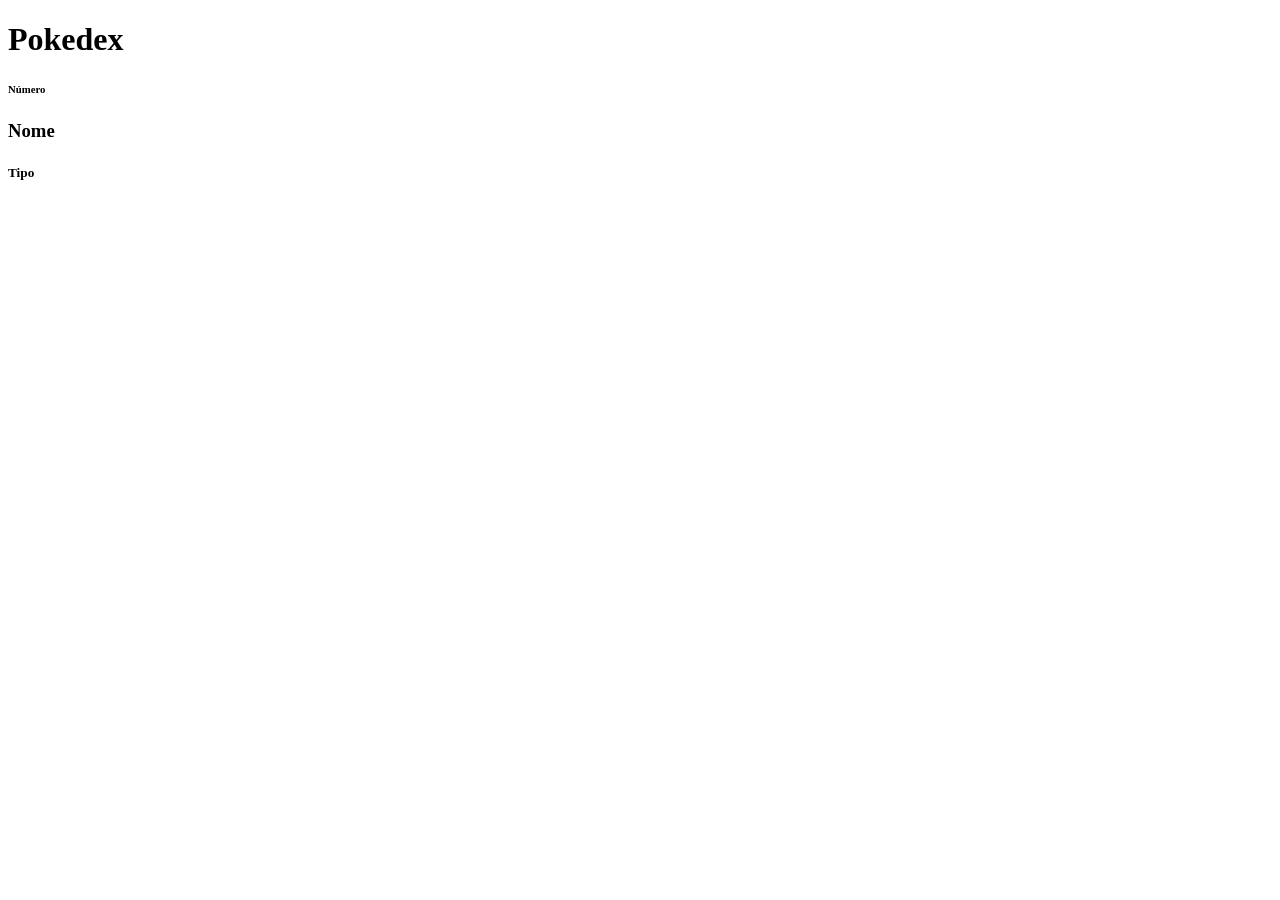
==== pokedex.html @ 31b3f212 "voltandoAoProjeto" ====
<!DOCTYPE html>
<html lang="pt-br">
<head>
    <meta charset="UTF-8">
    <meta name="viewport" content="width=device-width, initial-scale=1.0">
    <title>Pokedex</title>
</head>
<body>

    <h1>Pokedex</h1>

    <div id="container">
        <div class="card"> 
            <h6>Número</h6>
            <h3>Nome</h5>
            <h5>Tipo</h5>
        </div>
    </div>
    
</body>
</html>
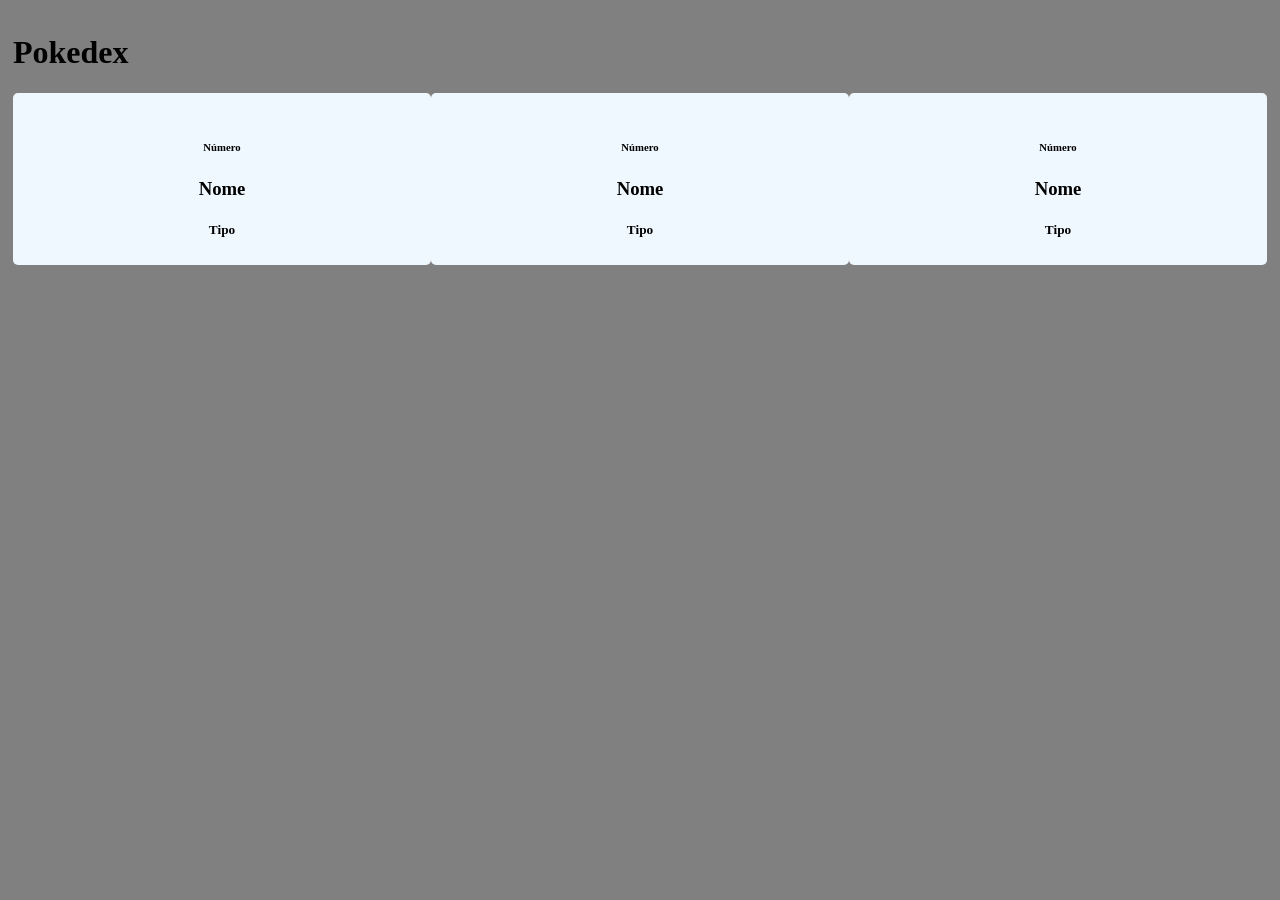
==== commit 2f4ddd7a: "adicionandoGridView" ====
--- a/pokedex.html
+++ b/pokedex.html
@@ -4,17 +4,34 @@
     <meta charset="UTF-8">
     <meta name="viewport" content="width=device-width, initial-scale=1.0">
     <title>Pokedex</title>
+    <link rel="stylesheet" href="styles.css">
 </head>
 <body>
 
     <h1>Pokedex</h1>
 
-    <div id="container">
+    <div class="container">
         <div class="card"> 
+            <img src="" alt="">
             <h6>Número</h6>
             <h3>Nome</h5>
             <h5>Tipo</h5>
         </div>
+
+        <div class="card"> 
+            <img src="" alt="">
+            <h6>Número</h6>
+            <h3>Nome</h5>
+            <h5>Tipo</h5>
+        </div>
+
+        <div class="card"> 
+            <img src="" alt="">
+            <h6>Número</h6>
+            <h3>Nome</h5>
+            <h5>Tipo</h5>
+        </div>
+        
     </div>
     
 </body>
--- a/styles.css
+++ b/styles.css
@@ -0,0 +1,42 @@
+body {
+  padding: 5px;
+  background-color: gray;
+}
+
+input{
+  background-color: white;
+  border-radius: 5px;
+  padding: 10px;
+  margin-bottom: 20px;
+}
+
+pokemon-container{
+  display: inline-block;
+  margin: 10px;
+  border-radius: 50px;
+  background-color: lightblue;
+}
+
+button{
+  border-radius: 5px;
+  background-color: blue;
+  color: white;
+  padding: 10px;
+}
+
+button:active{
+  background-color: green;
+}
+.container{
+  display: grid;
+	grid-template-columns: 1fr 1fr 1fr;
+
+}
+
+.card{  
+  padding: 5px;
+  background-color: aliceblue;
+  border-radius: 5px;
+  border-color: black;
+  text-align: center;
+}
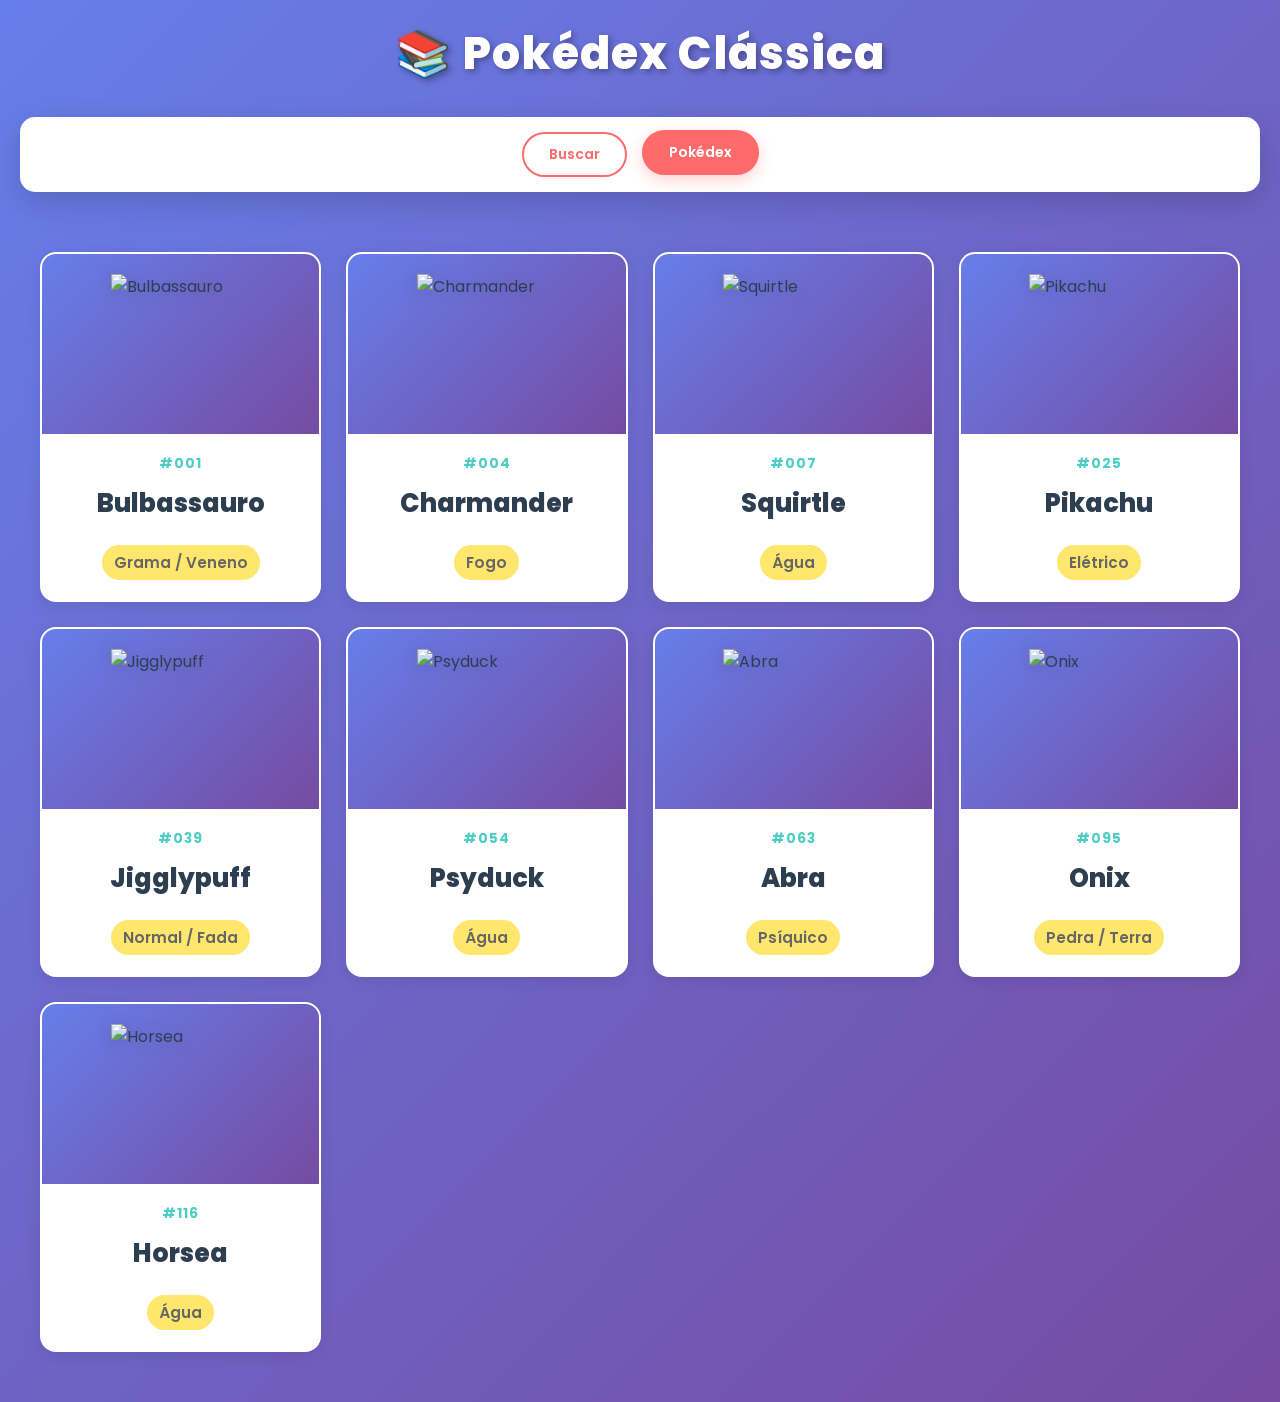
==== commit 8f9f489f: "refatoraçãoVisual" ====
--- a/pokedex.html
+++ b/pokedex.html
@@ -3,35 +3,117 @@
 <head>
     <meta charset="UTF-8">
     <meta name="viewport" content="width=device-width, initial-scale=1.0">
-    <title>Pokedex</title>
+    <title>Pokédex Completa</title>
+    <link href="https://fonts.googleapis.com/css2?family=Poppins:wght@600;700;800&display=swap" rel="stylesheet">
     <link rel="stylesheet" href="styles.css">
 </head>
 <body>
+    <h1>📚 Pokédex Clássica</h1>
 
-    <h1>Pokedex</h1>
+    <div class="nav-container">
+        <a href="index.html" class="nav-btn">Buscar</a>
+        <a href="pokedex.html" class="nav-btn active">Pokédex</a>
+    </div>
 
     <div class="container">
         <div class="card"> 
-            <img src="" alt="">
-            <h6>Número</h6>
-            <h3>Nome</h5>
-            <h5>Tipo</h5>
+            <div class="card-image">
+                <img src="https://raw.githubusercontent.com/PokeAPI/sprites/master/sprites/pokemon/1.png" alt="Bulbassauro">
+            </div>
+            <div class="card-content">
+                <h6>#001</h6>
+                <h3>Bulbassauro</h3>
+                <h5>Grama / Veneno</h5>
+            </div>
         </div>
 
         <div class="card"> 
-            <img src="" alt="">
-            <h6>Número</h6>
-            <h3>Nome</h5>
-            <h5>Tipo</h5>
+            <div class="card-image">
+                <img src="https://raw.githubusercontent.com/PokeAPI/sprites/master/sprites/pokemon/4.png" alt="Charmander">
+            </div>
+            <div class="card-content">
+                <h6>#004</h6>
+                <h3>Charmander</h3>
+                <h5>Fogo</h5>
+            </div>
         </div>
 
         <div class="card"> 
-            <img src="" alt="">
-            <h6>Número</h6>
-            <h3>Nome</h5>
-            <h5>Tipo</h5>
+            <div class="card-image">
+                <img src="https://raw.githubusercontent.com/PokeAPI/sprites/master/sprites/pokemon/7.png" alt="Squirtle">
+            </div>
+            <div class="card-content">
+                <h6>#007</h6>
+                <h3>Squirtle</h3>
+                <h5>Água</h5>
+            </div>
         </div>
         
+        <div class="card"> 
+            <div class="card-image">
+                <img src="https://raw.githubusercontent.com/PokeAPI/sprites/master/sprites/pokemon/25.png" alt="Pikachu">
+            </div>
+            <div class="card-content">
+                <h6>#025</h6>
+                <h3>Pikachu</h3>
+                <h5>Elétrico</h5>
+            </div>
+        </div>
+
+        <div class="card"> 
+            <div class="card-image">
+                <img src="https://raw.githubusercontent.com/PokeAPI/sprites/master/sprites/pokemon/39.png" alt="Jigglypuff">
+            </div>
+            <div class="card-content">
+                <h6>#039</h6>
+                <h3>Jigglypuff</h3>
+                <h5>Normal / Fada</h5>
+            </div>
+        </div>
+
+        <div class="card"> 
+            <div class="card-image">
+                <img src="https://raw.githubusercontent.com/PokeAPI/sprites/master/sprites/pokemon/54.png" alt="Psyduck">
+            </div>
+            <div class="card-content">
+                <h6>#054</h6>
+                <h3>Psyduck</h3>
+                <h5>Água</h5>
+            </div>
+        </div>
+
+        <div class="card"> 
+            <div class="card-image">
+                <img src="https://raw.githubusercontent.com/PokeAPI/sprites/master/sprites/pokemon/63.png" alt="Abra">
+            </div>
+            <div class="card-content">
+                <h6>#063</h6>
+                <h3>Abra</h3>
+                <h5>Psíquico</h5>
+            </div>
+        </div>
+
+        <div class="card"> 
+            <div class="card-image">
+                <img src="https://raw.githubusercontent.com/PokeAPI/sprites/master/sprites/pokemon/95.png" alt="Onix">
+            </div>
+            <div class="card-content">
+                <h6>#095</h6>
+                <h3>Onix</h3>
+                <h5>Pedra / Terra</h5>
+            </div>
+        </div>
+
+        <div class="card"> 
+            <div class="card-image">
+                <img src="https://raw.githubusercontent.com/PokeAPI/sprites/master/sprites/pokemon/116.png" alt="Horsea">
+            </div>
+            <div class="card-content">
+                <h6>#116</h6>
+                <h3>Horsea</h3>
+                <h5>Água</h5>
+            </div>
+        </div>
     </div>
     
 </body>
--- a/styles.css
+++ b/styles.css
@@ -1,42 +1,349 @@
+* {
+  margin: 0;
+  padding: 0;
+  box-sizing: border-box;
+}
+
+:root {
+  --primary: #FF6B6B;
+  --secondary: #4ECDC4;
+  --accent: #FFE66D;
+  --dark: #2C3E50;
+  --light: #ECF0F1;
+  --shadow: 0 10px 30px rgba(0, 0, 0, 0.15);
+  --shadow-lg: 0 20px 50px rgba(0, 0, 0, 0.2);
+}
+
 body {
-  padding: 5px;
-  background-color: gray;
-}
-
-input{
-  background-color: white;
-  border-radius: 5px;
-  padding: 10px;
-  margin-bottom: 20px;
-}
-
-pokemon-container{
+  font-family: 'Poppins', 'Segoe UI', sans-serif;
+  background: linear-gradient(135deg, #667eea 0%, #764ba2 100%);
+  min-height: 100vh;
+  padding: 20px;
+  color: var(--dark);
+}
+
+/* Navegação */
+.nav-container {
+  background: white;
+  border-radius: 15px;
+  padding: 15px 20px;
+  margin-bottom: 30px;
+  box-shadow: var(--shadow);
+  display: flex;
+  justify-content: center;
+  gap: 15px;
+  flex-wrap: wrap;
+}
+
+.nav-btn {
+  padding: 10px 25px;
+  border: 2px solid var(--primary);
+  background: white;
+  color: var(--primary);
+  border-radius: 25px;
+  cursor: pointer;
+  font-weight: 600;
+  transition: all 0.3s ease;
+  text-decoration: none;
   display: inline-block;
-  margin: 10px;
-  border-radius: 50px;
-  background-color: lightblue;
-}
-
-button{
-  border-radius: 5px;
-  background-color: blue;
+  font-size: 14px;
+}
+
+.nav-btn:hover, .nav-btn.active {
+  background: var(--primary);
   color: white;
-  padding: 10px;
-}
-
-button:active{
-  background-color: green;
-}
-.container{
+  transform: translateY(-2px);
+  box-shadow: 0 5px 15px rgba(255, 107, 107, 0.3);
+}
+
+h1 {
+  color: white;
+  margin-bottom: 30px;
+  font-size: 2.8em;
+  text-shadow: 3px 3px 6px rgba(0, 0, 0, 0.3);
+  text-align: center;
+  font-weight: 800;
+  letter-spacing: 1px;
+}
+
+#tela {
+  background: white;
+  border-radius: 20px;
+  padding: 40px;
+  max-width: 550px;
+  margin: 0 auto;
+  box-shadow: var(--shadow-lg);
+  animation: slideIn 0.5s ease;
+}
+
+@keyframes slideIn {
+  from {
+    opacity: 0;
+    transform: translateY(20px);
+  }
+  to {
+    opacity: 1;
+    transform: translateY(0);
+  }
+}
+
+.search-box {
+  display: flex;
+  gap: 10px;
+  margin: 25px 0;
+}
+
+input {
+  flex: 1;
+  background-color: var(--light);
+  border: 2px solid transparent;
+  border-radius: 12px;
+  padding: 14px 18px;
+  font-size: 16px;
+  transition: all 0.3s ease;
+  font-family: inherit;
+}
+
+input::placeholder {
+  color: #999;
+}
+
+input:focus {
+  outline: none;
+  border-color: var(--primary);
+  background: white;
+  box-shadow: 0 0 15px rgba(255, 107, 107, 0.2);
+}
+
+button {
+  border-radius: 12px;
+  background: linear-gradient(135deg, var(--primary) 0%, #FF5252 100%);
+  color: white;
+  padding: 14px 32px;
+  border: none;
+  font-size: 16px;
+  font-weight: 700;
+  cursor: pointer;
+  transition: all 0.3s ease;
+  white-space: nowrap;
+  font-family: inherit;
+}
+
+button:hover {
+  transform: translateY(-3px);
+  box-shadow: 0 8px 20px rgba(255, 107, 107, 0.3);
+}
+
+button:active {
+  transform: translateY(-1px);
+}
+
+.search-box button {
+  width: auto;
+  padding: 14px 28px;
+}
+
+#pokemon-container {
+  margin-top: 35px;
+  animation: fadeIn 0.6s ease;
+}
+
+@keyframes fadeIn {
+  from {
+    opacity: 0;
+  }
+  to {
+    opacity: 1;
+  }
+}
+
+.result-card {
+  background: linear-gradient(135deg, #667eea15 0%, #764ba215 100%);
+  border: 2px solid #667eea;
+  border-radius: 15px;
+  padding: 25px;
+  text-align: center;
+}
+
+#nome {
+  color: var(--primary);
+  font-size: 2em;
+  margin-bottom: 15px;
+  font-weight: 800;
+  letter-spacing: 1px;
+}
+
+#imagem {
+  width: 160px;
+  height: 160px;
+  margin: 20px auto;
+  display: block;
+  filter: drop-shadow(0 5px 15px rgba(0, 0, 0, 0.1));
+  transition: transform 0.3s ease;
+}
+
+#imagem:hover {
+  transform: scale(1.1);
+}
+
+#info {
+  color: var(--dark);
+  font-size: 1.05em;
+  margin-top: 20px;
+  line-height: 1.8;
+  font-weight: 500;
+}
+
+/* Container de cards */
+.container {
   display: grid;
-	grid-template-columns: 1fr 1fr 1fr;
-
-}
-
-.card{  
-  padding: 5px;
-  background-color: aliceblue;
-  border-radius: 5px;
-  border-color: black;
+  grid-template-columns: repeat(auto-fit, minmax(250px, 1fr));
+  gap: 25px;
+  padding: 30px 20px;
+  animation: fadeIn 0.8s ease;
+}
+
+.card {
+  background: white;
+  padding: 0;
+  border-radius: 16px;
+  overflow: hidden;
+  transition: all 0.4s cubic-bezier(0.4, 0, 0.2, 1);
+  box-shadow: 0 4px 15px rgba(0, 0, 0, 0.08);
+  border: 2px solid transparent;
+  cursor: pointer;
+}
+
+.card-image {
+  width: 100%;
+  height: 180px;
+  background: linear-gradient(135deg, #667eea 0%, #764ba2 100%);
+  display: flex;
+  align-items: center;
+  justify-content: center;
+  overflow: hidden;
+}
+
+.card img {
+  width: 140px;
+  height: 140px;
+  filter: drop-shadow(0 2px 8px rgba(0, 0, 0, 0.1));
+  transition: transform 0.3s ease;
+}
+
+.card:hover img {
+  transform: scale(1.15) rotate(5deg);
+}
+
+.card-content {
+  padding: 20px;
   text-align: center;
 }
+
+.card h6 {
+  color: var(--secondary);
+  font-size: 0.85em;
+  margin-bottom: 8px;
+  font-weight: 700;
+  text-transform: uppercase;
+  letter-spacing: 1px;
+}
+
+.card h3 {
+  color: var(--dark);
+  font-size: 1.6em;
+  margin: 10px 0;
+  font-weight: 800;
+}
+
+.card h5 {
+  color: #666;
+  font-size: 0.95em;
+  margin: 10px 0 0 0;
+  font-weight: 600;
+  background: var(--accent);
+  padding: 6px 12px;
+  border-radius: 20px;
+  display: inline-block;
+  margin-top: 12px;
+}
+
+.card:hover {
+  transform: translateY(-12px);
+  box-shadow: 0 15px 40px rgba(0, 0, 0, 0.15);
+  border-color: var(--secondary);
+}
+
+/* Responsividade */
+@media (max-width: 768px) {
+  body {
+    padding: 10px;
+  }
+
+  h1 {
+    font-size: 2em;
+  }
+
+  #tela {
+    padding: 25px;
+    border-radius: 15px;
+  }
+
+  .container {
+    grid-template-columns: repeat(auto-fit, minmax(200px, 1fr));
+    gap: 15px;
+    padding: 20px 10px;
+  }
+
+  .nav-container {
+    gap: 10px;
+  }
+
+  .nav-btn {
+    padding: 8px 18px;
+    font-size: 13px;
+  }
+
+  input {
+    padding: 12px 15px;
+    font-size: 14px;
+  }
+
+  button {
+    padding: 12px 24px;
+    font-size: 14px;
+  }
+}
+
+@media (max-width: 480px) {
+  h1 {
+    font-size: 1.6em;
+    margin-bottom: 20px;
+  }
+
+  #tela {
+    padding: 20px;
+  }
+
+  .search-box {
+    flex-direction: column;
+  }
+
+  .search-box button {
+    width: 100%;
+  }
+
+  .container {
+    grid-template-columns: 1fr;
+    gap: 15px;
+  }
+
+  .card-image {
+    height: 150px;
+  }
+
+  .card img {
+    width: 120px;
+    height: 120px;
+  }
+}
